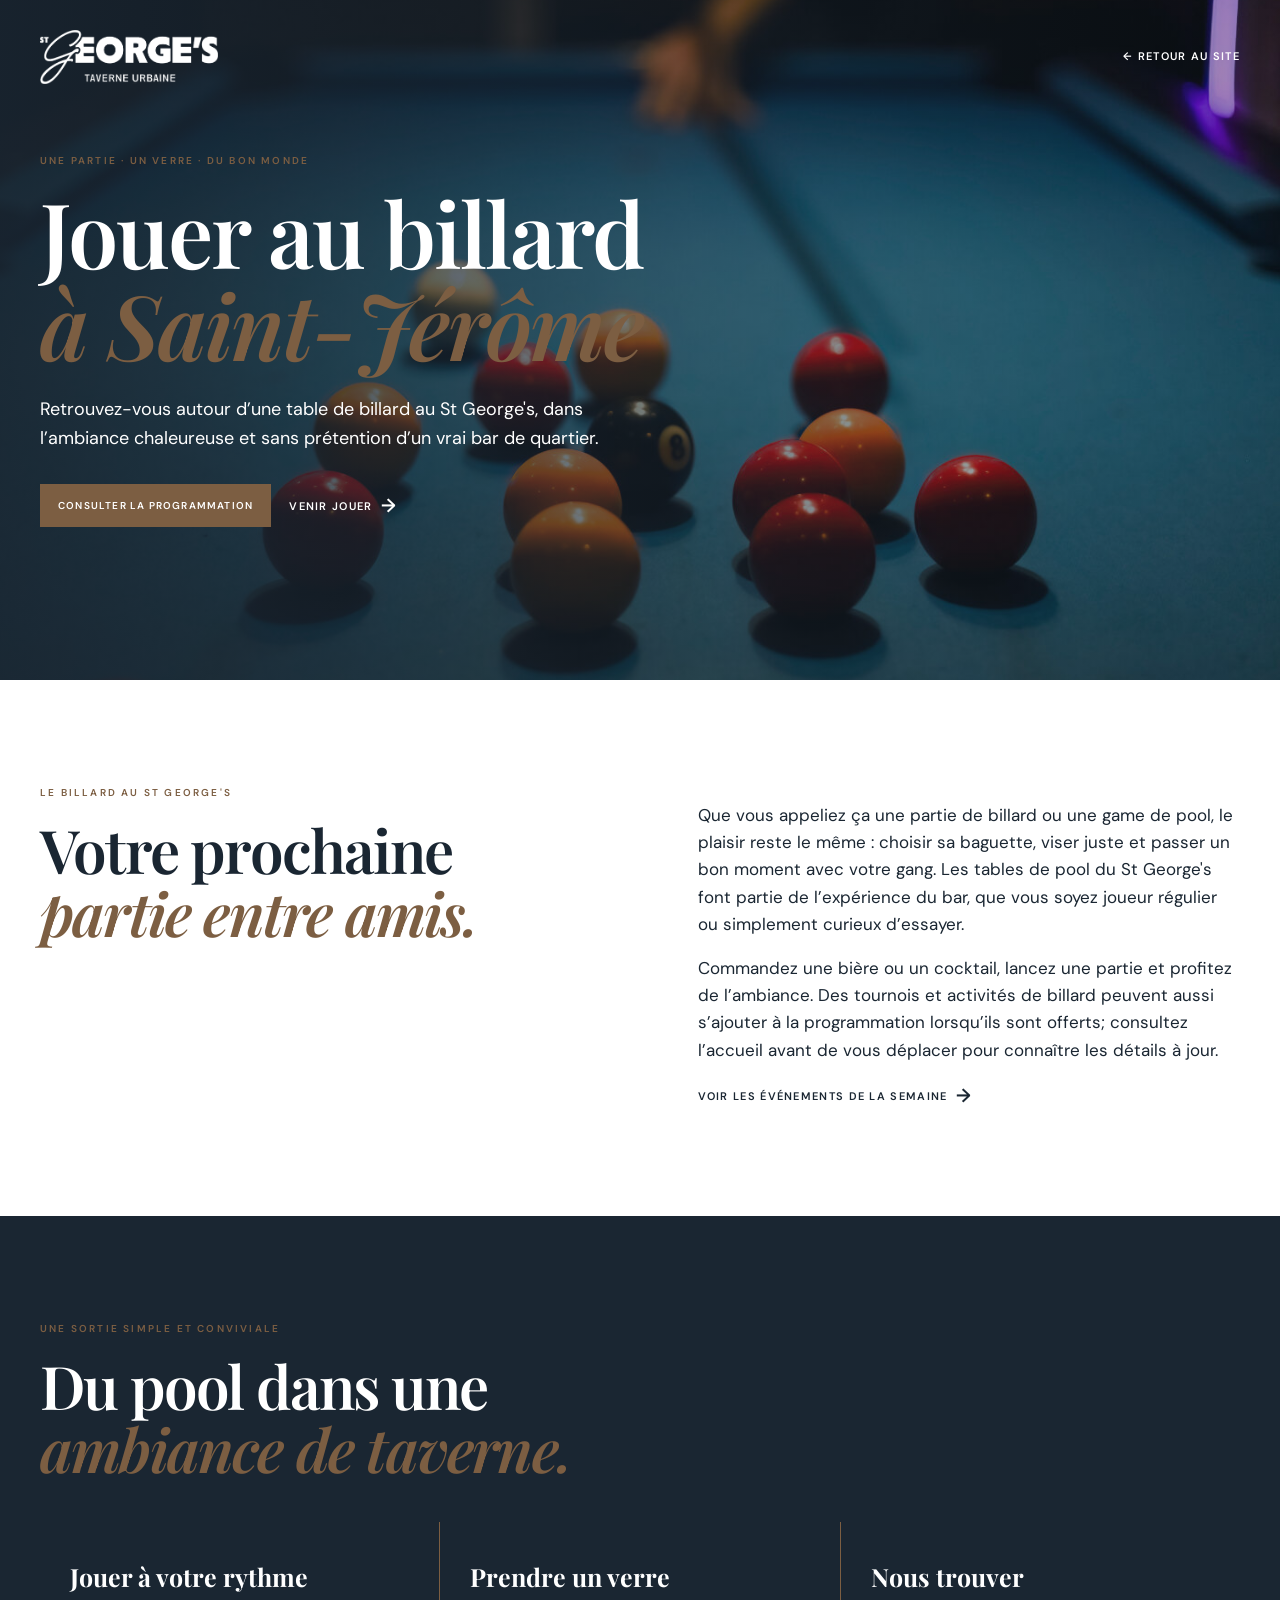
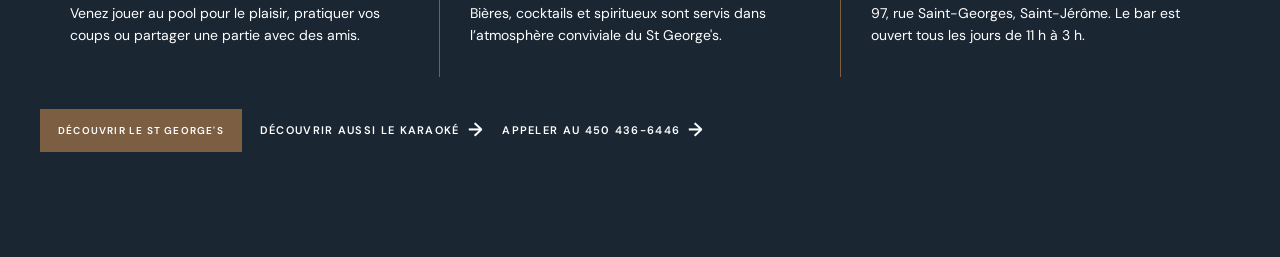
==== billard-saint-jerome.html @ b98fb7cb "Add Saint-Jerome billiards landing page" ====
<!doctype html>
<html lang="fr-CA">
  <head>
    <meta charset="UTF-8" />
    <meta name="viewport" content="width=device-width, initial-scale=1.0" />
    <meta name="description" content="Venez jouer au billard ou au pool au St George's, bar de quartier à Saint-Jérôme. Prenez un verre, jouez entre amis et consultez la programmation." />
    <meta name="theme-color" content="#17120f" />
    <link rel="canonical" href="https://stgeorgestaverne.ca/billard-saint-jerome" />
    <link rel="icon" type="image/png" href="/assets/favicon-stgeorges.png" />
    <link rel="apple-touch-icon" href="/assets/favicon-stgeorges.png" />
    <meta property="og:type" content="website" />
    <meta property="og:locale" content="fr_CA" />
    <meta property="og:site_name" content="St George's Taverne Urbaine" />
    <meta property="og:title" content="Billard à Saint-Jérôme | St George's Taverne" />
    <meta property="og:description" content="Une partie de billard, un verre et l'ambiance conviviale d'un vrai bar de quartier au cœur de Saint-Jérôme." />
    <meta property="og:url" content="https://stgeorgestaverne.ca/billard-saint-jerome" />
    <meta property="og:image" content="https://stgeorgestaverne.ca/assets/ambiance-billard.jpg" />
    <meta property="og:image:alt" content="Table de billard du St George's Taverne à Saint-Jérôme" />
    <meta name="twitter:card" content="summary_large_image" />
    <title>Billard à Saint-Jérôme | St George's Taverne</title>
    <link rel="preconnect" href="https://fonts.googleapis.com" />
    <link rel="preconnect" href="https://fonts.gstatic.com" crossorigin />
    <link href="https://fonts.googleapis.com/css2?family=DM+Sans:opsz,wght@9..40,400;9..40,500;9..40,600&family=Playfair+Display:ital,wght@0,600;0,700;1,600&display=swap" rel="stylesheet" />
    <link rel="stylesheet" href="/styles.css" />
    <style>
      .billiard-page{color:#1a2632}.billiard-hero{min-height:680px;color:#fff;background:linear-gradient(90deg,rgba(26,38,50,.9),rgba(26,38,50,.32)),url("/assets/ambiance-billard.jpg") center/cover;display:flex;align-items:center}.billiard-nav{position:absolute;z-index:2;top:0;width:100%;padding:30px 0}.billiard-nav .row{display:flex;justify-content:space-between;align-items:center}.billiard-nav .brand-logo{filter:brightness(0) invert(1)}.billiard-page h1{font:600 clamp(52px,8vw,90px)/1.03 "Playfair Display",Georgia,serif;letter-spacing:-2px;margin:0}.billiard-page h1 em{color:#7c5e42}.billiard-lead{max-width:590px;font-size:18px;margin:24px 0 31px}.billiard-section{padding:105px 0}.billiard-grid{display:grid;grid-template-columns:1fr 1fr;gap:9vw}.billiard-section h2{font-size:clamp(38px,5vw,60px)}.billiard-copy{font-size:17px}.billiard-info{background:#1a2632;color:#fff}.billiard-info-grid{display:grid;grid-template-columns:repeat(3,1fr);gap:1px;background:#7c5e42;margin-top:42px}.billiard-card{background:#1a2632;padding:30px}.billiard-card h3{color:#fff}.billiard-card p{font-size:14px;margin:0}.billiard-actions{display:flex;gap:18px;align-items:center;flex-wrap:wrap;margin-top:32px}@media(max-width:760px){.billiard-nav{padding:22px 0}.billiard-nav .brand-logo{width:145px}.billiard-hero{min-height:640px}.billiard-section{padding:75px 0}.billiard-grid,.billiard-info-grid{grid-template-columns:1fr;gap:30px}}
    </style>
    <script type="application/ld+json">
      {
        "@context": "https://schema.org",
        "@graph": [
          {
            "@type": "WebPage",
            "@id": "https://stgeorgestaverne.ca/billard-saint-jerome#page",
            "url": "https://stgeorgestaverne.ca/billard-saint-jerome",
            "name": "Billard à Saint-Jérôme | St George's Taverne",
            "description": "Présentation de l'expérience de billard et de pool au St George's Taverne Urbaine à Saint-Jérôme.",
            "about": {"@id": "https://stgeorgestaverne.ca/#etablissement"},
            "inLanguage": "fr-CA"
          },
          {
            "@type": "BarOrPub",
            "@id": "https://stgeorgestaverne.ca/#etablissement",
            "name": "St George's Taverne Urbaine",
            "url": "https://stgeorgestaverne.ca/",
            "telephone": "+1-450-436-6446",
            "address": {
              "@type": "PostalAddress",
              "streetAddress": "97, rue Saint-Georges",
              "addressLocality": "Saint-Jérôme",
              "addressRegion": "QC",
              "addressCountry": "CA"
            },
            "openingHoursSpecification": [{
              "@type": "OpeningHoursSpecification",
              "dayOfWeek": ["Monday", "Tuesday", "Wednesday", "Thursday", "Friday", "Saturday", "Sunday"],
              "opens": "11:00",
              "closes": "03:00"
            }]
          }
        ]
      }
    </script>
  </head>
  <body class="billiard-page">
    <nav class="billiard-nav" aria-label="Navigation secondaire"><div class="container row"><a class="brand" href="/" aria-label="Retour à l'accueil"><img class="brand-logo" src="/assets/logo-long.png" alt="St George's Taverne Urbaine" /></a><a class="text-link" href="/">← Retour au site</a></div></nav>
    <main>
      <section class="billiard-hero"><div class="container"><p class="eyebrow">Une partie · un verre · du bon monde</p><h1>Jouer au billard<br /><em>à Saint-Jérôme</em></h1><p class="billiard-lead">Retrouvez-vous autour d’une table de billard au St George's, dans l’ambiance chaleureuse et sans prétention d’un vrai bar de quartier.</p><div class="billiard-actions"><a class="button" href="/#billard">Consulter la programmation</a><a class="text-link" href="https://www.google.com/maps/search/?api=1&query=97+rue+Saint-Georges,+Saint-Jérôme,+QC" target="_blank" rel="noreferrer">Venir jouer <span>→</span></a></div></div></section>
      <section class="billiard-section"><div class="container billiard-grid"><div><p class="eyebrow">Le billard au St George's</p><h2>Votre prochaine<br /><em>partie entre amis.</em></h2></div><div class="billiard-copy"><p>Que vous appeliez ça une partie de billard ou une game de pool, le plaisir reste le même : choisir sa baguette, viser juste et passer un bon moment avec votre gang. Les tables de pool du St George's font partie de l’expérience du bar, que vous soyez joueur régulier ou simplement curieux d’essayer.</p><p>Commandez une bière ou un cocktail, lancez une partie et profitez de l’ambiance. Des tournois et activités de billard peuvent aussi s’ajouter à la programmation lorsqu’ils sont offerts; consultez l’accueil avant de vous déplacer pour connaître les détails à jour.</p><a class="text-link dark" href="/#evenements">Voir les événements de la semaine <span>→</span></a></div></div></section>
      <section class="billiard-section billiard-info"><div class="container"><p class="eyebrow">Une sortie simple et conviviale</p><h2>Du pool dans une<br /><em>ambiance de taverne.</em></h2><div class="billiard-info-grid"><article class="billiard-card"><h3>Jouer à votre rythme</h3><p>Venez jouer au pool pour le plaisir, pratiquer vos coups ou partager une partie avec des amis.</p></article><article class="billiard-card"><h3>Prendre un verre</h3><p>Bières, cocktails et spiritueux sont servis dans l’atmosphère conviviale du St George's.</p></article><article class="billiard-card"><h3>Nous trouver</h3><p>97, rue Saint-Georges, Saint-Jérôme. Le bar est ouvert tous les jours de 11 h à 3 h.</p></article></div><div class="billiard-actions"><a class="button" href="/">Découvrir le St George's</a><a class="text-link" href="/karaoke-saint-jerome">Découvrir aussi le karaoké <span>→</span></a><a class="text-link" href="tel:+14504366446">Appeler au 450 436-6446 <span>→</span></a></div></div></section>
    </main>
  </body>
</html>
---- styles.css ----
:root{--blue:#1a2632;--wood:#7c5e42;--white:#fff;--display:"Playfair Display",Georgia,serif;--body:"DM Sans",Arial,sans-serif}*{box-sizing:border-box}html{scroll-behavior:smooth}body{margin:0;background:var(--white);color:var(--blue);font-family:var(--body);line-height:1.6}.container{width:min(1200px,calc(100% - 48px));margin:auto}.skip-link{position:absolute;left:-999px}.skip-link:focus{left:10px;top:10px;z-index:9;background:#fff;padding:10px}.site-header{position:absolute;z-index:5;width:100%;color:#fff}.nav{height:96px;display:flex;align-items:center;justify-content:space-between;gap:20px}.brand{display:flex;align-items:center;text-decoration:none}.brand-logo{display:block;width:178px;height:auto;filter:brightness(0) invert(1)}.nav-links{display:flex;gap:18px;align-items:center}.nav-links a{color:inherit;text-decoration:none;font-size:11px;font-weight:600;white-space:nowrap}.nav-links>a:not(.button):hover{color:var(--wood)}.button{display:inline-block;border:0;background:var(--wood);color:#fff;text-decoration:none;text-transform:uppercase;letter-spacing:1.2px;font:600 10px var(--body);padding:15px 18px;cursor:pointer;transition:.2s}.button:hover{background:#fff;color:var(--blue);transform:translateY(-2px)}.button-small{padding:11px 13px}.button-outline{border:1px solid var(--wood);background:transparent}.button-outline:hover{background:var(--wood);color:#fff}.button-light{background:#fff;color:var(--blue)}.nav-toggle{display:none}.hero{min-height:720px;height:100svh;max-height:930px;position:relative;color:#fff;background:url("assets/hero-taverne.png") center/cover no-repeat;display:flex;align-items:center}.hero-overlay{position:absolute;inset:0;background:linear-gradient(90deg,rgba(26,38,50,.94),rgba(26,38,50,.61) 44%,rgba(26,38,50,.15))}.hero-content{position:relative;padding-top:70px}.eyebrow{font-size:10px;letter-spacing:2.2px;text-transform:uppercase;font-weight:600;color:var(--wood);margin:0 0 17px}.hero h1,h2{font-family:var(--display);font-weight:600;line-height:1.05;letter-spacing:-1.8px}.hero h1{font-size:clamp(50px,7vw,88px);margin:0 0 23px}.hero h1 em,h2 em{color:var(--wood)}.hero-copy{width:min(420px,100%);font-size:17px;line-height:1.7;margin:0 0 32px}.hero-actions,.social-links{display:flex;gap:18px;align-items:center;flex-wrap:wrap}.text-link{color:#fff;text-transform:uppercase;letter-spacing:1.3px;font-size:11px;font-weight:600;text-decoration:none}.text-link span{font-size:19px;vertical-align:-2px;margin-left:4px;transition:.2s}.text-link:hover span{margin-left:10px}.dark{color:var(--blue)}.scroll-cue{position:absolute;bottom:30px;left:max(24px,calc((100vw - 1200px)/2));color:#fff;text-decoration:none;text-transform:uppercase;font-size:9px;letter-spacing:2px;display:flex;align-items:center;gap:12px}.scroll-cue span{width:45px;height:1px;background:var(--wood)}.section{padding:115px 0}h2{font-size:clamp(40px,5vw,62px);margin:0}h3{font-family:var(--display);font-size:25px;line-height:1.2;margin:10px 0}.two-col,.section-heading,.contact-grid{display:grid;grid-template-columns:1fr 1fr;gap:9vw}.intro-copy{padding-top:35px;font-size:17px}.intro-copy p{margin:0 0 20px}.menu-section{background:var(--blue);color:#fff}.section-heading{align-items:end;margin-bottom:55px}.section-heading>p{margin:0;max-width:420px}.menu-grid{display:grid;grid-template-columns:repeat(3,1fr);border-top:1px solid var(--wood);margin-bottom:28px}.menu-grid article{padding:30px 34px 22px 0;border-right:1px solid var(--wood)}.menu-grid article+article{padding-left:34px}.menu-grid article:last-child{border:0}.menu-number{font:italic 18px var(--display);color:var(--wood)}.menu-grid h3,.menu-grid p{color:#fff}.menu-grid p{font-size:14px}.menu-note{max-width:590px;font-size:13px;margin:0 0 25px;color:#fff}.events{background:#fff}.program-grid{display:grid;grid-template-columns:1fr 1fr;gap:54px}.program-block{padding:32px;border:1px solid var(--wood)}.point-g{background:#f6f3f0}.event-list{border-top:1px solid var(--wood)}.event-list article{padding:16px 0;border-bottom:1px solid var(--wood);position:relative}.event-list p{font-size:10px;text-transform:uppercase;letter-spacing:1.5px;color:var(--wood);font-weight:600;margin:0}.event-list h3{font-size:24px;margin:3px 0}.event-list span{font-size:12px;color:var(--blue)}.program-block .text-link{margin-top:26px;display:inline-block}.events .social-links{margin-top:40px}.dark-outline{color:var(--blue);border-color:var(--blue)}.dark-outline:hover{background:var(--blue);color:#fff}.features{display:grid;grid-template-columns:1fr 1fr}.feature{min-height:620px;position:relative;color:#fff;display:flex;align-items:flex-end;padding:64px calc((100% - min(600px,calc(50vw - 24px))));}.feature:before{content:"";position:absolute;inset:0;background:linear-gradient(0deg,rgba(26,38,50,.88),rgba(26,38,50,.14) 72%)}.feature>div{position:relative;max-width:440px}.feature h2{font-size:48px}.feature p:not(.eyebrow){max-width:420px}.feature-detail{font-size:13px;font-weight:600}.feature-billiard{background:linear-gradient(135deg,var(--blue),var(--wood));padding-left:max(24px,calc((100vw - 1200px)/2))}.feature-room{background:linear-gradient(135deg,var(--wood),var(--blue));padding-right:max(24px,calc((100vw - 1200px)/2));padding-left:64px}.gallery{padding-bottom:115px}.gallery-grid{display:grid;grid-template-columns:1.15fr 1fr;grid-template-rows:190px 190px;gap:16px}.gallery-card{position:relative;overflow:hidden;background:linear-gradient(45deg,var(--blue),var(--wood))}.gallery-card:before{content:"";position:absolute;inset:0;background:linear-gradient(0deg,rgba(26,38,50,.65),transparent 60%)}.gallery-card span{position:absolute;bottom:16px;left:18px;color:#fff;font:italic 20px var(--display)}.tall{grid-row:span 2}.food{background:linear-gradient(45deg,var(--wood),var(--blue))}.contact{background:var(--blue);color:#fff}.contact .eyebrow,.contact h2 em,.contact-details h3{color:var(--wood)}.contact-note{max-width:360px;font-size:15px}.contact-details{display:grid;grid-template-columns:1fr 1fr;gap:25px;margin:32px 0}.contact-details h3{font:600 10px var(--body);text-transform:uppercase;letter-spacing:1.6px;margin:0 0 9px}.contact-details p,.contact-details a{display:block;color:#fff;text-decoration:none;margin:0;line-height:1.7}.forms{display:grid;grid-template-columns:1fr 1fr;gap:18px}.contact-form{border:1px solid var(--wood);padding:25px;display:grid;gap:12px}.contact-form h3{font-size:23px;color:#fff;margin:0 0 4px}.contact-form label{font-size:11px;text-transform:uppercase;letter-spacing:1px;color:#fff;display:grid;gap:5px}.contact-form input,.contact-form textarea{width:100%;border:1px solid #fff;background:transparent;color:#fff;padding:9px;font:14px var(--body);resize:vertical}.contact-form button{justify-self:start;margin-top:4px}.footer{background:var(--wood);color:#fff;padding:28px 0}.footer .container{display:flex;align-items:center;justify-content:space-between;gap:25px}.footer .brand-logo{width:150px}.footer p,.footer a:not(.brand){font-size:11px;color:#fff;text-decoration:none;margin:0}.sr-only{position:absolute;width:1px;height:1px;clip:rect(0,0,0,0);overflow:hidden}@media(max-width:1050px){.nav-links{gap:10px}.nav-links a{font-size:10px}.brand-logo{width:150px}}@media(max-width:760px){.container{width:min(100% - 40px,600px)}.nav{height:78px}.brand-logo{width:145px}.nav-toggle{display:flex;flex-direction:column;gap:5px;border:0;background:none;color:#fff;padding:8px}.nav-toggle span:not(.sr-only){display:block;width:24px;height:1px;background:currentColor}.nav-links{display:none;position:absolute;top:78px;left:0;width:100%;padding:23px 20px 27px;background:var(--blue);flex-direction:column;align-items:flex-start;gap:20px}.nav-links.is-open{display:flex}.nav-links .button{width:100%;text-align:center}.hero{min-height:650px}.hero h1{letter-spacing:-1px}.hero-copy{font-size:15px}.scroll-cue{left:20px}.section{padding:78px 0}.two-col,.section-heading,.contact-grid,.program-grid,.forms{grid-template-columns:1fr;gap:25px}.intro-copy{padding-top:0;font-size:16px}.section-heading{margin-bottom:35px}.menu-grid{grid-template-columns:1fr}.menu-grid article,.menu-grid article+article{padding:22px 0;border-right:0;border-bottom:1px solid var(--wood)}.program-block{padding:24px}.features{grid-template-columns:1fr}.feature{min-height:520px;padding:50px 20px}.feature h2{font-size:42px}.gallery-grid{grid-template-columns:1fr;grid-template-rows:250px 160px 160px}.tall{grid-row:auto}.footer .container{align-items:flex-start;flex-direction:column;gap:16px}}
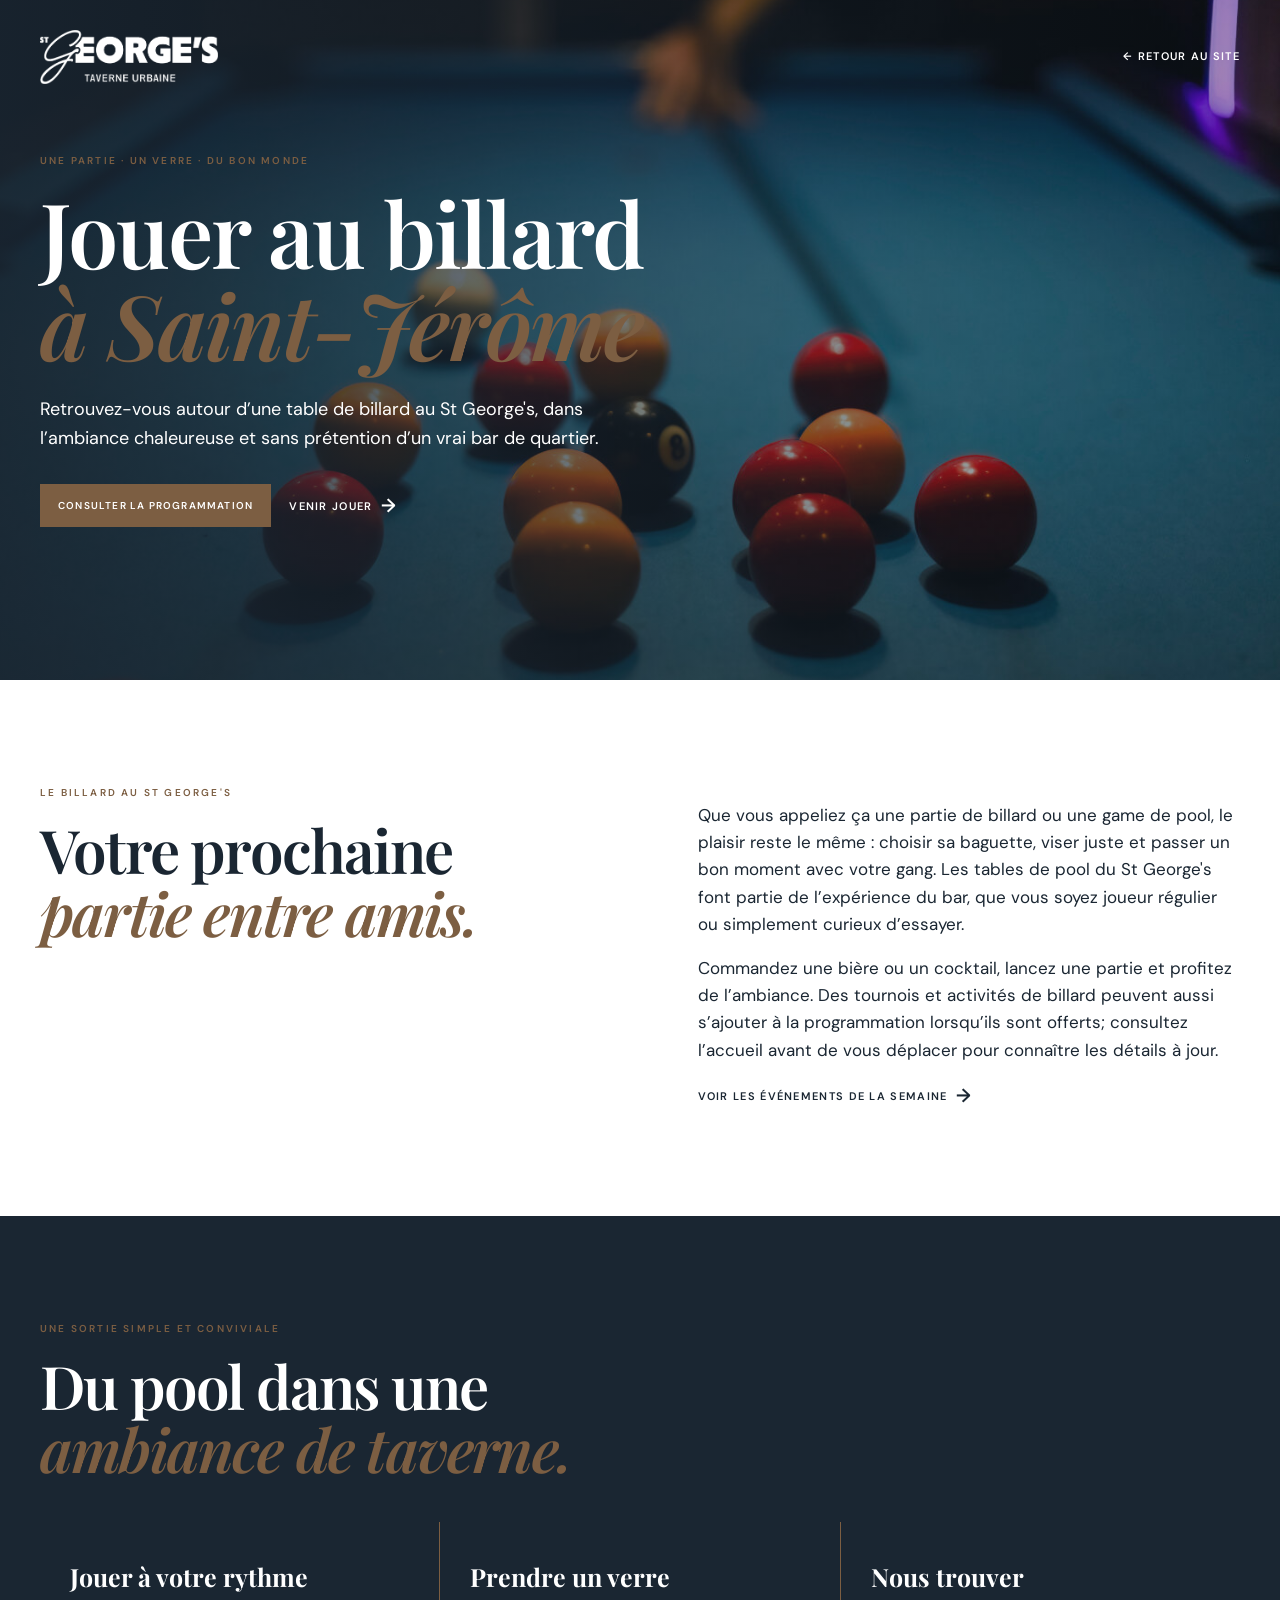
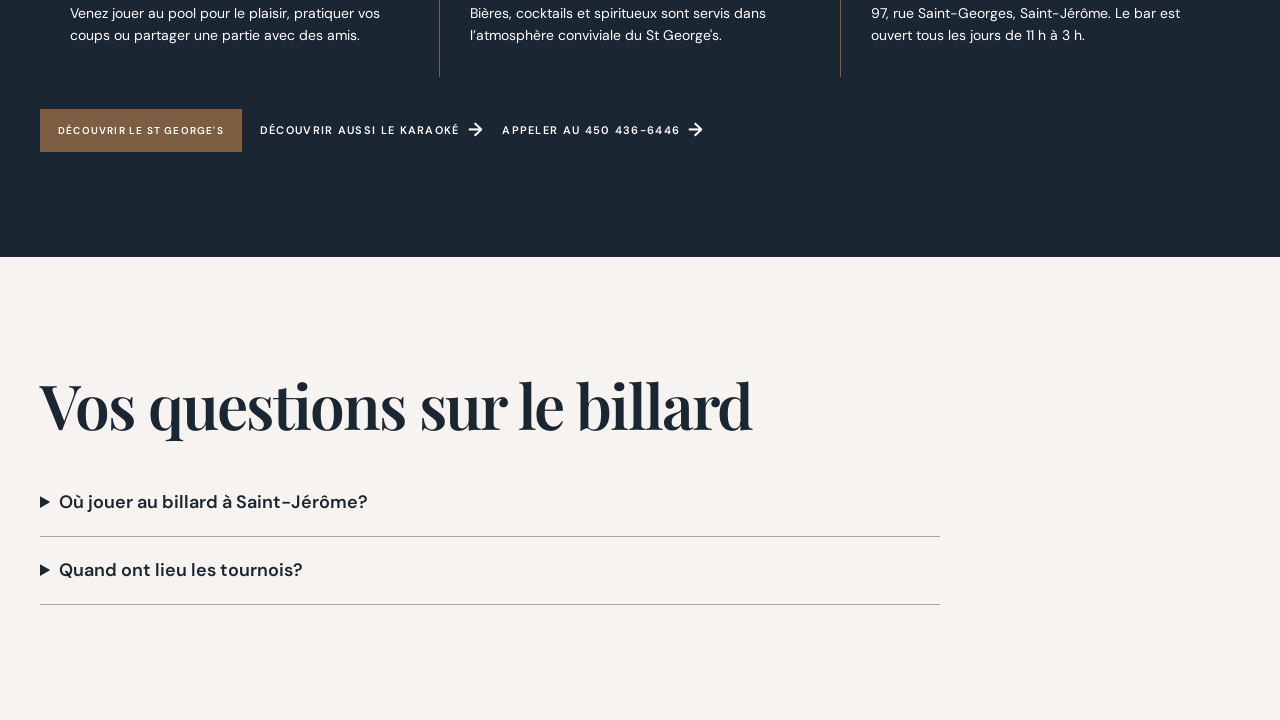
==== commit 3c9f2fff: "Add practical local search FAQs and clarify Point G venue identity" ====
--- a/billard-saint-jerome.html
+++ b/billard-saint-jerome.html
@@ -61,13 +61,15 @@
         ]
       }
     </script>
-  </head>
+  <script type="application/ld+json">{"@context": "https://schema.org", "@type": "FAQPage", "mainEntity": [{"@type": "Question", "name": "Où jouer au billard à Saint-Jérôme?", "acceptedAnswer": {"@type": "Answer", "text": "Le St George’s Taverne Urbaine dispose de tables de billard au 97, rue Saint-Georges, à Saint-Jérôme. Le bar est ouvert tous les jours de 11 h à 3 h."}}, {"@type": "Question", "name": "Quand ont lieu les tournois?", "acceptedAnswer": {"@type": "Answer", "text": "La programmation régulière annonce le golf-billard le mercredi dès 13 h et un tournoi de billard le vendredi dès 12 h 30. Vérifiez les activités de la semaine ou appelez le 450 436-6446 pour les modalités de participation."}}]}</script>
+</head>
   <body class="billiard-page">
     <nav class="billiard-nav" aria-label="Navigation secondaire"><div class="container row"><a class="brand" href="/" aria-label="Retour à l'accueil"><img class="brand-logo" src="/assets/logo-long.png" alt="St George's Taverne Urbaine" /></a><a class="text-link" href="/">← Retour au site</a></div></nav>
     <main>
       <section class="billiard-hero"><div class="container"><p class="eyebrow">Une partie · un verre · du bon monde</p><h1>Jouer au billard<br /><em>à Saint-Jérôme</em></h1><p class="billiard-lead">Retrouvez-vous autour d’une table de billard au St George's, dans l’ambiance chaleureuse et sans prétention d’un vrai bar de quartier.</p><div class="billiard-actions"><a class="button" href="/#billard">Consulter la programmation</a><a class="text-link" href="https://www.google.com/maps/search/?api=1&query=97+rue+Saint-Georges,+Saint-Jérôme,+QC" target="_blank" rel="noreferrer">Venir jouer <span>→</span></a></div></div></section>
       <section class="billiard-section"><div class="container billiard-grid"><div><p class="eyebrow">Le billard au St George's</p><h2>Votre prochaine<br /><em>partie entre amis.</em></h2></div><div class="billiard-copy"><p>Que vous appeliez ça une partie de billard ou une game de pool, le plaisir reste le même : choisir sa baguette, viser juste et passer un bon moment avec votre gang. Les tables de pool du St George's font partie de l’expérience du bar, que vous soyez joueur régulier ou simplement curieux d’essayer.</p><p>Commandez une bière ou un cocktail, lancez une partie et profitez de l’ambiance. Des tournois et activités de billard peuvent aussi s’ajouter à la programmation lorsqu’ils sont offerts; consultez l’accueil avant de vous déplacer pour connaître les détails à jour.</p><a class="text-link dark" href="/#evenements">Voir les événements de la semaine <span>→</span></a></div></div></section>
       <section class="billiard-section billiard-info"><div class="container"><p class="eyebrow">Une sortie simple et conviviale</p><h2>Du pool dans une<br /><em>ambiance de taverne.</em></h2><div class="billiard-info-grid"><article class="billiard-card"><h3>Jouer à votre rythme</h3><p>Venez jouer au pool pour le plaisir, pratiquer vos coups ou partager une partie avec des amis.</p></article><article class="billiard-card"><h3>Prendre un verre</h3><p>Bières, cocktails et spiritueux sont servis dans l’atmosphère conviviale du St George's.</p></article><article class="billiard-card"><h3>Nous trouver</h3><p>97, rue Saint-Georges, Saint-Jérôme. Le bar est ouvert tous les jours de 11 h à 3 h.</p></article></div><div class="billiard-actions"><a class="button" href="/">Découvrir le St George's</a><a class="text-link" href="/karaoke-saint-jerome">Découvrir aussi le karaoké <span>→</span></a><a class="text-link" href="tel:+14504366446">Appeler au 450 436-6446 <span>→</span></a></div></div></section>
-    </main>
+    <section class="section practical-faq" aria-label="Questions fréquentes"><div class="container"><h2>Vos questions sur le billard</h2><div class="faq-list"><details><summary>Où jouer au billard à Saint-Jérôme?</summary><p>Le St George’s Taverne Urbaine dispose de tables de billard au 97, rue Saint-Georges, à Saint-Jérôme. Le bar est ouvert tous les jours de 11 h à 3 h.</p></details><details><summary>Quand ont lieu les tournois?</summary><p>La programmation régulière annonce le golf-billard le mercredi dès 13 h et un tournoi de billard le vendredi dès 12 h 30. Vérifiez <a href="/#evenements">les activités de la semaine</a> ou appelez le 450 436-6446 pour les modalités de participation.</p></details></div></div></section>
+</main>
   </body>
 </html>
--- a/styles.css
+++ b/styles.css
@@ -1 +1,3 @@
 :root{--blue:#1a2632;--wood:#7c5e42;--white:#fff;--display:"Playfair Display",Georgia,serif;--body:"DM Sans",Arial,sans-serif}*{box-sizing:border-box}html{scroll-behavior:smooth}body{margin:0;background:var(--white);color:var(--blue);font-family:var(--body);line-height:1.6}.container{width:min(1200px,calc(100% - 48px));margin:auto}.skip-link{position:absolute;left:-999px}.skip-link:focus{left:10px;top:10px;z-index:9;background:#fff;padding:10px}.site-header{position:absolute;z-index:5;width:100%;color:#fff}.nav{height:96px;display:flex;align-items:center;justify-content:space-between;gap:20px}.brand{display:flex;align-items:center;text-decoration:none}.brand-logo{display:block;width:178px;height:auto;filter:brightness(0) invert(1)}.nav-links{display:flex;gap:18px;align-items:center}.nav-links a{color:inherit;text-decoration:none;font-size:11px;font-weight:600;white-space:nowrap}.nav-links>a:not(.button):hover{color:var(--wood)}.button{display:inline-block;border:0;background:var(--wood);color:#fff;text-decoration:none;text-transform:uppercase;letter-spacing:1.2px;font:600 10px var(--body);padding:15px 18px;cursor:pointer;transition:.2s}.button:hover{background:#fff;color:var(--blue);transform:translateY(-2px)}.button-small{padding:11px 13px}.button-outline{border:1px solid var(--wood);background:transparent}.button-outline:hover{background:var(--wood);color:#fff}.button-light{background:#fff;color:var(--blue)}.nav-toggle{display:none}.hero{min-height:720px;height:100svh;max-height:930px;position:relative;color:#fff;background:url("assets/hero-taverne.png") center/cover no-repeat;display:flex;align-items:center}.hero-overlay{position:absolute;inset:0;background:linear-gradient(90deg,rgba(26,38,50,.94),rgba(26,38,50,.61) 44%,rgba(26,38,50,.15))}.hero-content{position:relative;padding-top:70px}.eyebrow{font-size:10px;letter-spacing:2.2px;text-transform:uppercase;font-weight:600;color:var(--wood);margin:0 0 17px}.hero h1,h2{font-family:var(--display);font-weight:600;line-height:1.05;letter-spacing:-1.8px}.hero h1{font-size:clamp(50px,7vw,88px);margin:0 0 23px}.hero h1 em,h2 em{color:var(--wood)}.hero-copy{width:min(420px,100%);font-size:17px;line-height:1.7;margin:0 0 32px}.hero-actions,.social-links{display:flex;gap:18px;align-items:center;flex-wrap:wrap}.text-link{color:#fff;text-transform:uppercase;letter-spacing:1.3px;font-size:11px;font-weight:600;text-decoration:none}.text-link span{font-size:19px;vertical-align:-2px;margin-left:4px;transition:.2s}.text-link:hover span{margin-left:10px}.dark{color:var(--blue)}.scroll-cue{position:absolute;bottom:30px;left:max(24px,calc((100vw - 1200px)/2));color:#fff;text-decoration:none;text-transform:uppercase;font-size:9px;letter-spacing:2px;display:flex;align-items:center;gap:12px}.scroll-cue span{width:45px;height:1px;background:var(--wood)}.section{padding:115px 0}h2{font-size:clamp(40px,5vw,62px);margin:0}h3{font-family:var(--display);font-size:25px;line-height:1.2;margin:10px 0}.two-col,.section-heading,.contact-grid{display:grid;grid-template-columns:1fr 1fr;gap:9vw}.intro-copy{padding-top:35px;font-size:17px}.intro-copy p{margin:0 0 20px}.menu-section{background:var(--blue);color:#fff}.section-heading{align-items:end;margin-bottom:55px}.section-heading>p{margin:0;max-width:420px}.menu-grid{display:grid;grid-template-columns:repeat(3,1fr);border-top:1px solid var(--wood);margin-bottom:28px}.menu-grid article{padding:30px 34px 22px 0;border-right:1px solid var(--wood)}.menu-grid article+article{padding-left:34px}.menu-grid article:last-child{border:0}.menu-number{font:italic 18px var(--display);color:var(--wood)}.menu-grid h3,.menu-grid p{color:#fff}.menu-grid p{font-size:14px}.menu-note{max-width:590px;font-size:13px;margin:0 0 25px;color:#fff}.events{background:#fff}.program-grid{display:grid;grid-template-columns:1fr 1fr;gap:54px}.program-block{padding:32px;border:1px solid var(--wood)}.point-g{background:#f6f3f0}.event-list{border-top:1px solid var(--wood)}.event-list article{padding:16px 0;border-bottom:1px solid var(--wood);position:relative}.event-list p{font-size:10px;text-transform:uppercase;letter-spacing:1.5px;color:var(--wood);font-weight:600;margin:0}.event-list h3{font-size:24px;margin:3px 0}.event-list span{font-size:12px;color:var(--blue)}.program-block .text-link{margin-top:26px;display:inline-block}.events .social-links{margin-top:40px}.dark-outline{color:var(--blue);border-color:var(--blue)}.dark-outline:hover{background:var(--blue);color:#fff}.features{display:grid;grid-template-columns:1fr 1fr}.feature{min-height:620px;position:relative;color:#fff;display:flex;align-items:flex-end;padding:64px calc((100% - min(600px,calc(50vw - 24px))));}.feature:before{content:"";position:absolute;inset:0;background:linear-gradient(0deg,rgba(26,38,50,.88),rgba(26,38,50,.14) 72%)}.feature>div{position:relative;max-width:440px}.feature h2{font-size:48px}.feature p:not(.eyebrow){max-width:420px}.feature-detail{font-size:13px;font-weight:600}.feature-billiard{background:linear-gradient(135deg,var(--blue),var(--wood));padding-left:max(24px,calc((100vw - 1200px)/2))}.feature-room{background:linear-gradient(135deg,var(--wood),var(--blue));padding-right:max(24px,calc((100vw - 1200px)/2));padding-left:64px}.gallery{padding-bottom:115px}.gallery-grid{display:grid;grid-template-columns:1.15fr 1fr;grid-template-rows:190px 190px;gap:16px}.gallery-card{position:relative;overflow:hidden;background:linear-gradient(45deg,var(--blue),var(--wood))}.gallery-card:before{content:"";position:absolute;inset:0;background:linear-gradient(0deg,rgba(26,38,50,.65),transparent 60%)}.gallery-card span{position:absolute;bottom:16px;left:18px;color:#fff;font:italic 20px var(--display)}.tall{grid-row:span 2}.food{background:linear-gradient(45deg,var(--wood),var(--blue))}.contact{background:var(--blue);color:#fff}.contact .eyebrow,.contact h2 em,.contact-details h3{color:var(--wood)}.contact-note{max-width:360px;font-size:15px}.contact-details{display:grid;grid-template-columns:1fr 1fr;gap:25px;margin:32px 0}.contact-details h3{font:600 10px var(--body);text-transform:uppercase;letter-spacing:1.6px;margin:0 0 9px}.contact-details p,.contact-details a{display:block;color:#fff;text-decoration:none;margin:0;line-height:1.7}.forms{display:grid;grid-template-columns:1fr 1fr;gap:18px}.contact-form{border:1px solid var(--wood);padding:25px;display:grid;gap:12px}.contact-form h3{font-size:23px;color:#fff;margin:0 0 4px}.contact-form label{font-size:11px;text-transform:uppercase;letter-spacing:1px;color:#fff;display:grid;gap:5px}.contact-form input,.contact-form textarea{width:100%;border:1px solid #fff;background:transparent;color:#fff;padding:9px;font:14px var(--body);resize:vertical}.contact-form button{justify-self:start;margin-top:4px}.footer{background:var(--wood);color:#fff;padding:28px 0}.footer .container{display:flex;align-items:center;justify-content:space-between;gap:25px}.footer .brand-logo{width:150px}.footer p,.footer a:not(.brand){font-size:11px;color:#fff;text-decoration:none;margin:0}.sr-only{position:absolute;width:1px;height:1px;clip:rect(0,0,0,0);overflow:hidden}@media(max-width:1050px){.nav-links{gap:10px}.nav-links a{font-size:10px}.brand-logo{width:150px}}@media(max-width:760px){.container{width:min(100% - 40px,600px)}.nav{height:78px}.brand-logo{width:145px}.nav-toggle{display:flex;flex-direction:column;gap:5px;border:0;background:none;color:#fff;padding:8px}.nav-toggle span:not(.sr-only){display:block;width:24px;height:1px;background:currentColor}.nav-links{display:none;position:absolute;top:78px;left:0;width:100%;padding:23px 20px 27px;background:var(--blue);flex-direction:column;align-items:flex-start;gap:20px}.nav-links.is-open{display:flex}.nav-links .button{width:100%;text-align:center}.hero{min-height:650px}.hero h1{letter-spacing:-1px}.hero-copy{font-size:15px}.scroll-cue{left:20px}.section{padding:78px 0}.two-col,.section-heading,.contact-grid,.program-grid,.forms{grid-template-columns:1fr;gap:25px}.intro-copy{padding-top:0;font-size:16px}.section-heading{margin-bottom:35px}.menu-grid{grid-template-columns:1fr}.menu-grid article,.menu-grid article+article{padding:22px 0;border-right:0;border-bottom:1px solid var(--wood)}.program-block{padding:24px}.features{grid-template-columns:1fr}.feature{min-height:520px;padding:50px 20px}.feature h2{font-size:42px}.gallery-grid{grid-template-columns:1fr;grid-template-rows:250px 160px 160px}.tall{grid-row:auto}.footer .container{align-items:flex-start;flex-direction:column;gap:16px}}
+
+.practical-faq{background:#f6f3f0;color:#1a2632}.practical-faq h2{margin-bottom:32px}.faq-list{max-width:900px}.faq-list details{border-bottom:1px solid #b6a18d;padding:20px 0}.faq-list summary{cursor:pointer;font-weight:600;font-size:18px;line-height:1.5}.faq-list p{max-width:760px;line-height:1.75}.faq-list a{color:inherit;text-decoration:underline}.faq-list summary:focus-visible{outline:2px solid #7c5e42;outline-offset:5px}
